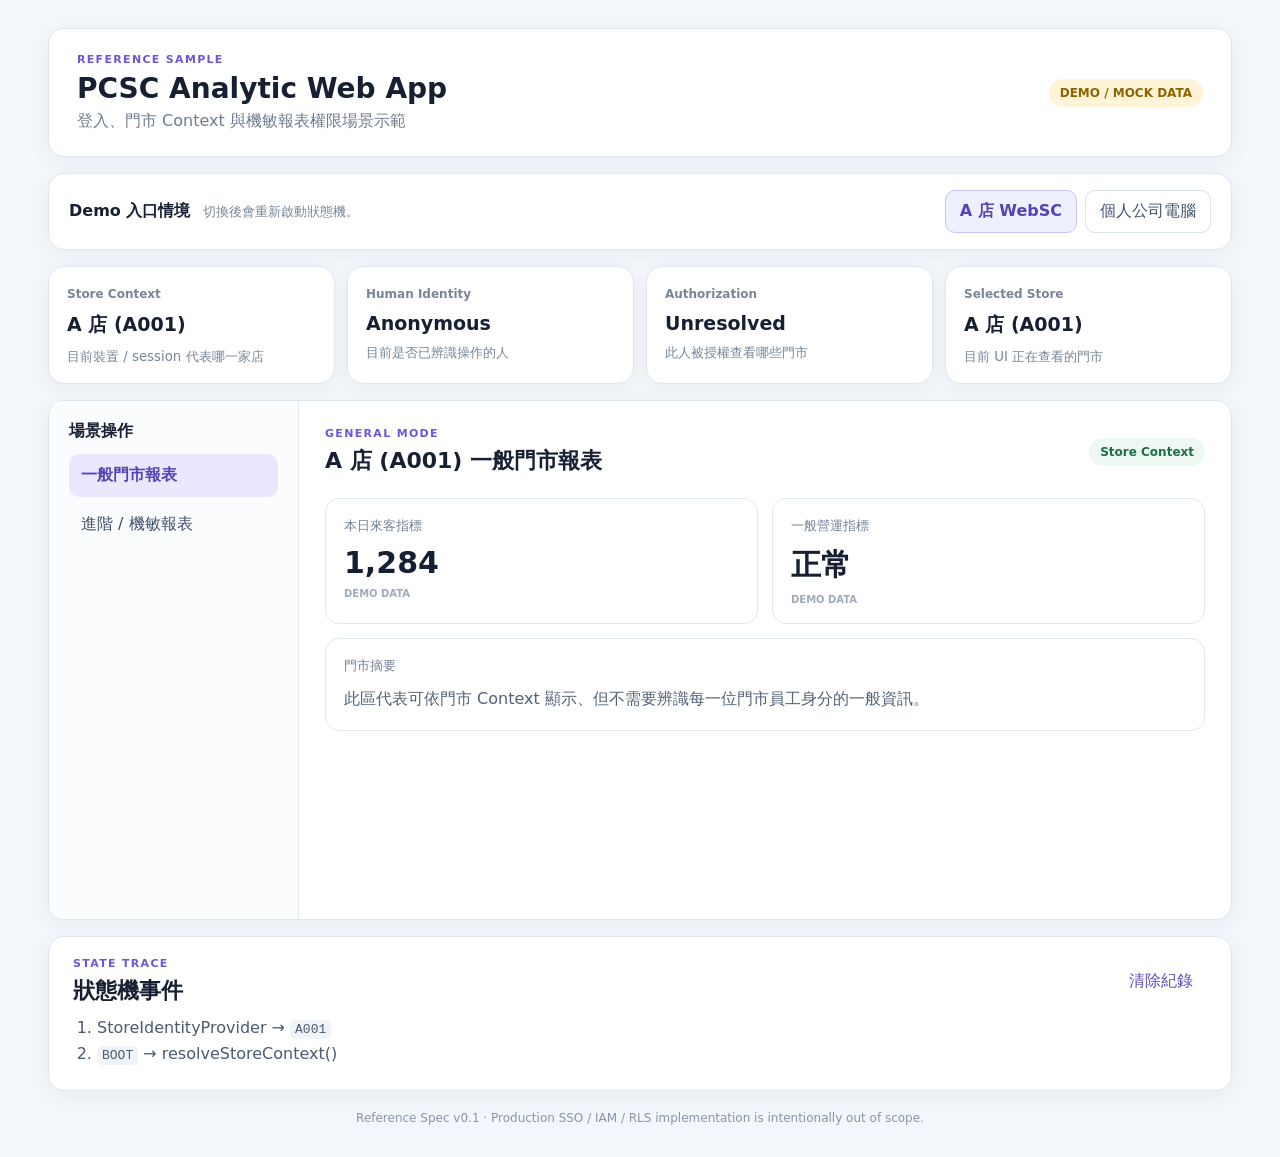
==== index.html @ 994a4199 "add GitHub Pages root entry" ====
<!doctype html>
<html lang="zh-Hant">
  <head>
    <meta charset="utf-8" />
    <meta name="viewport" content="width=device-width, initial-scale=1" />
    <title>PCSC Analytic Web App Sample</title>
    <meta http-equiv="refresh" content="0; url=./sample/" />
    <script>
      window.location.replace("./sample/" + window.location.search + window.location.hash);
    </script>
  </head>
  <body>
    <p>Redirecting to the executable reference sample…</p>
    <p><a href="./sample/">Open sample</a></p>
  </body>
</html>
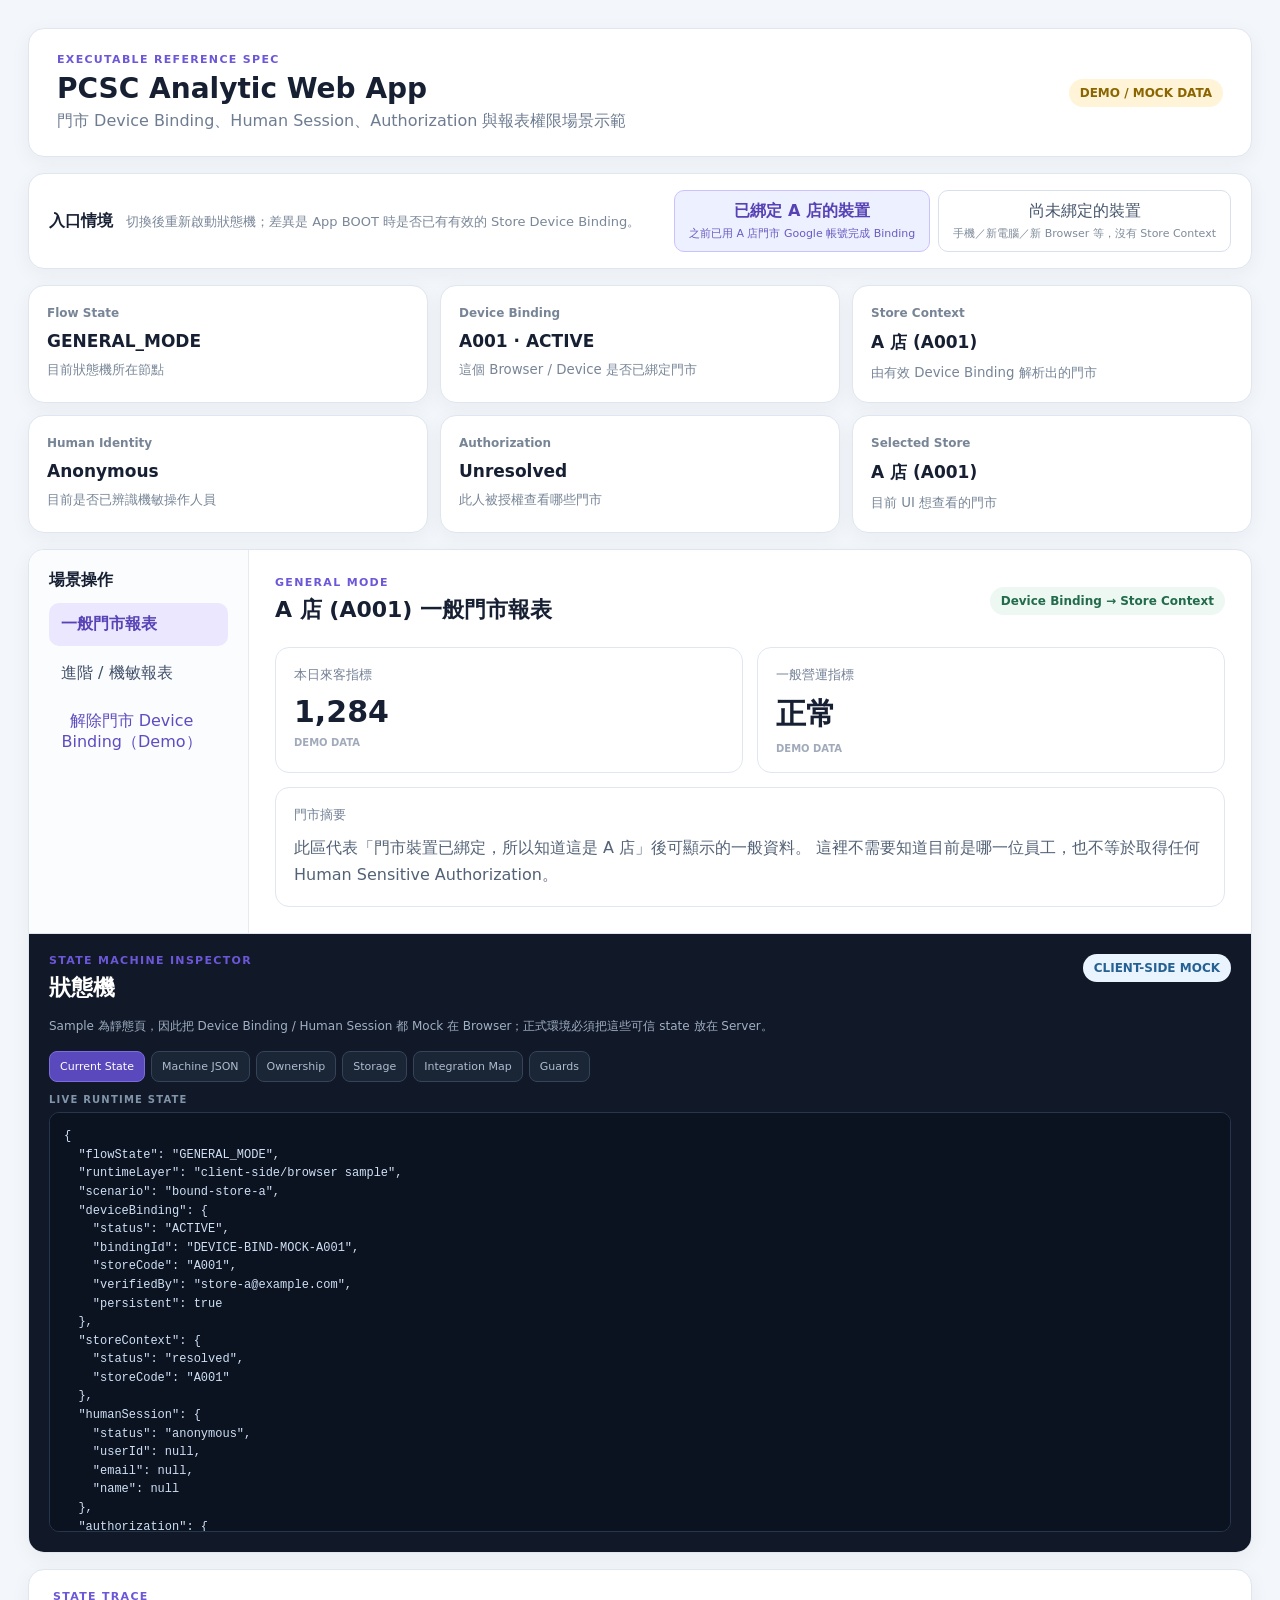
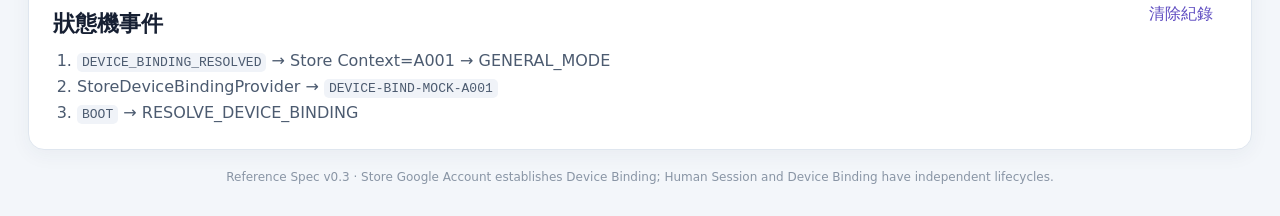
==== commit 504857c6: "trigger fresh Pages deployment after visibility reset" ====
--- a/index.html
+++ b/index.html
@@ -10,7 +10,7 @@
     </script>
   </head>
   <body>
-    <p>Redirecting to the executable reference sample…</p>
-    <p><a href="./sample/">Open sample</a></p>
+    <p>正在前往可操作的需求規格 Sample…</p>
+    <p><a href="./sample/">開啟 Sample</a></p>
   </body>
 </html>
